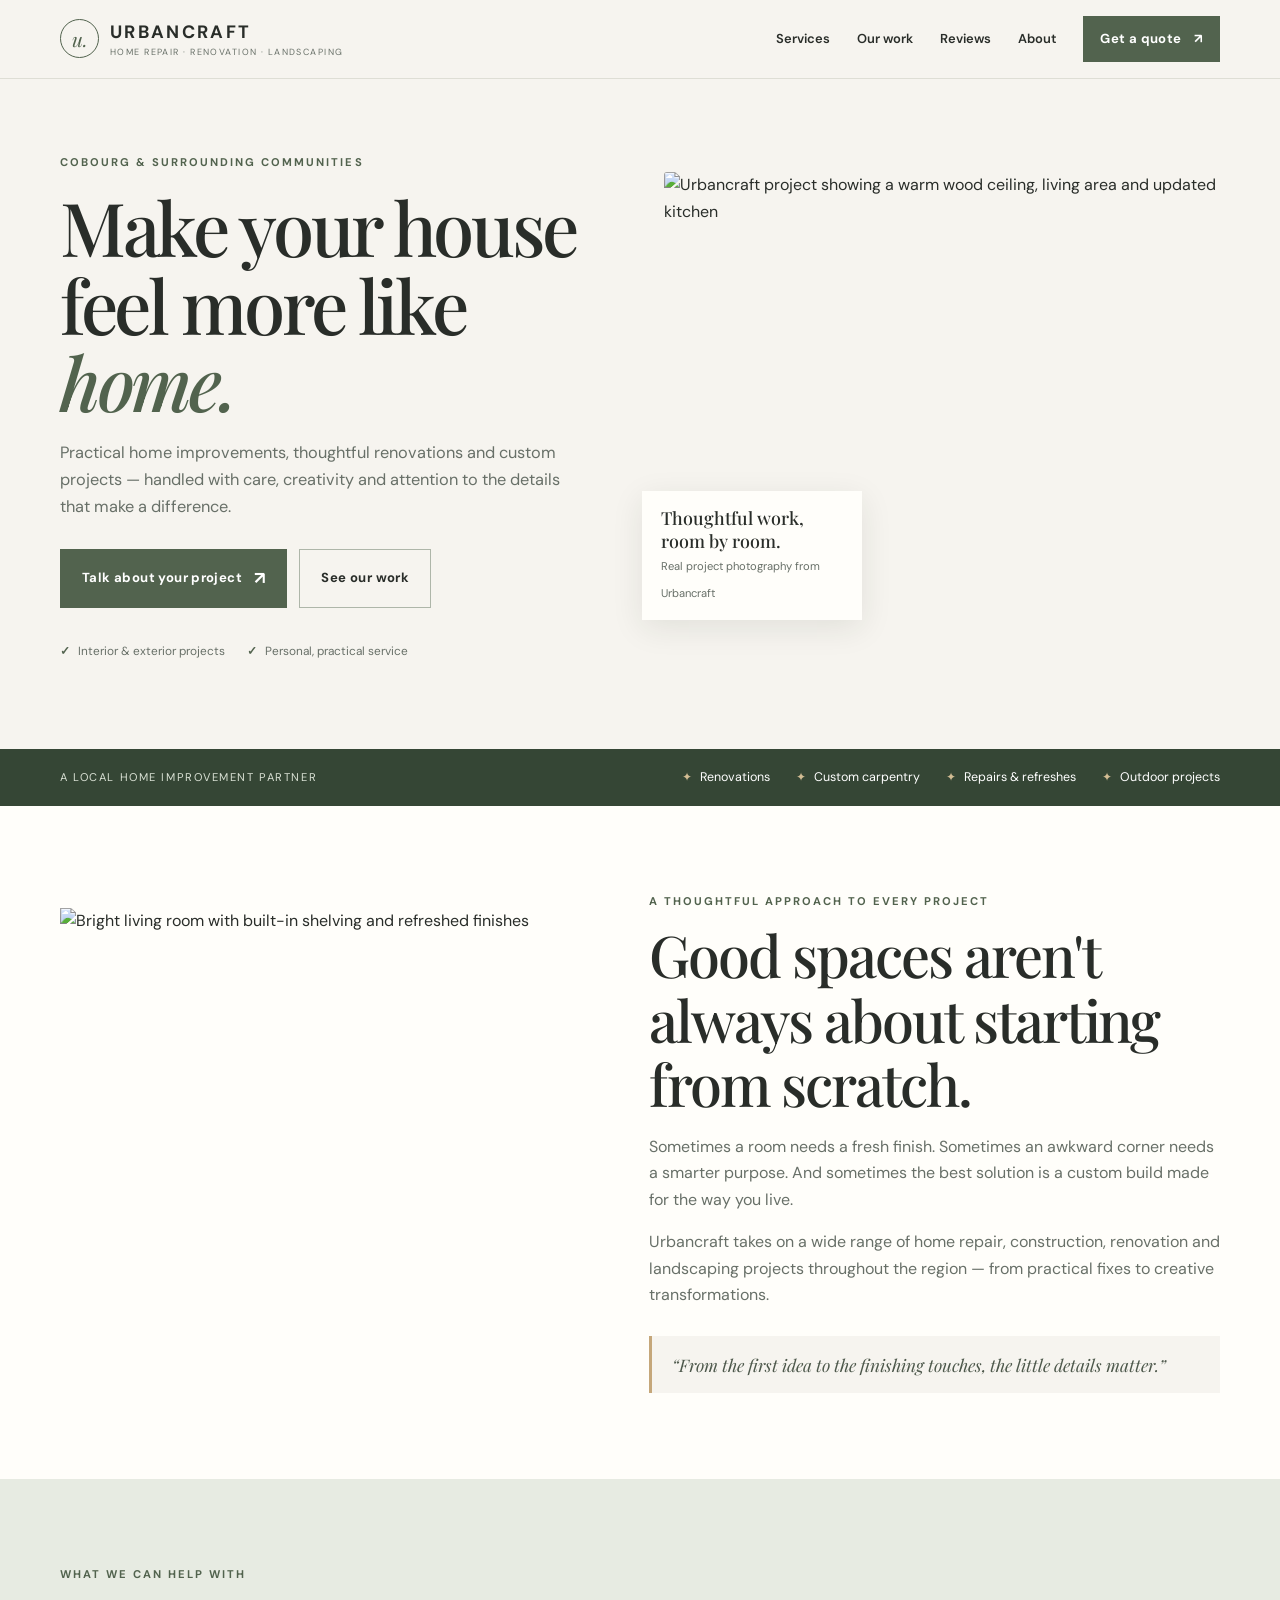
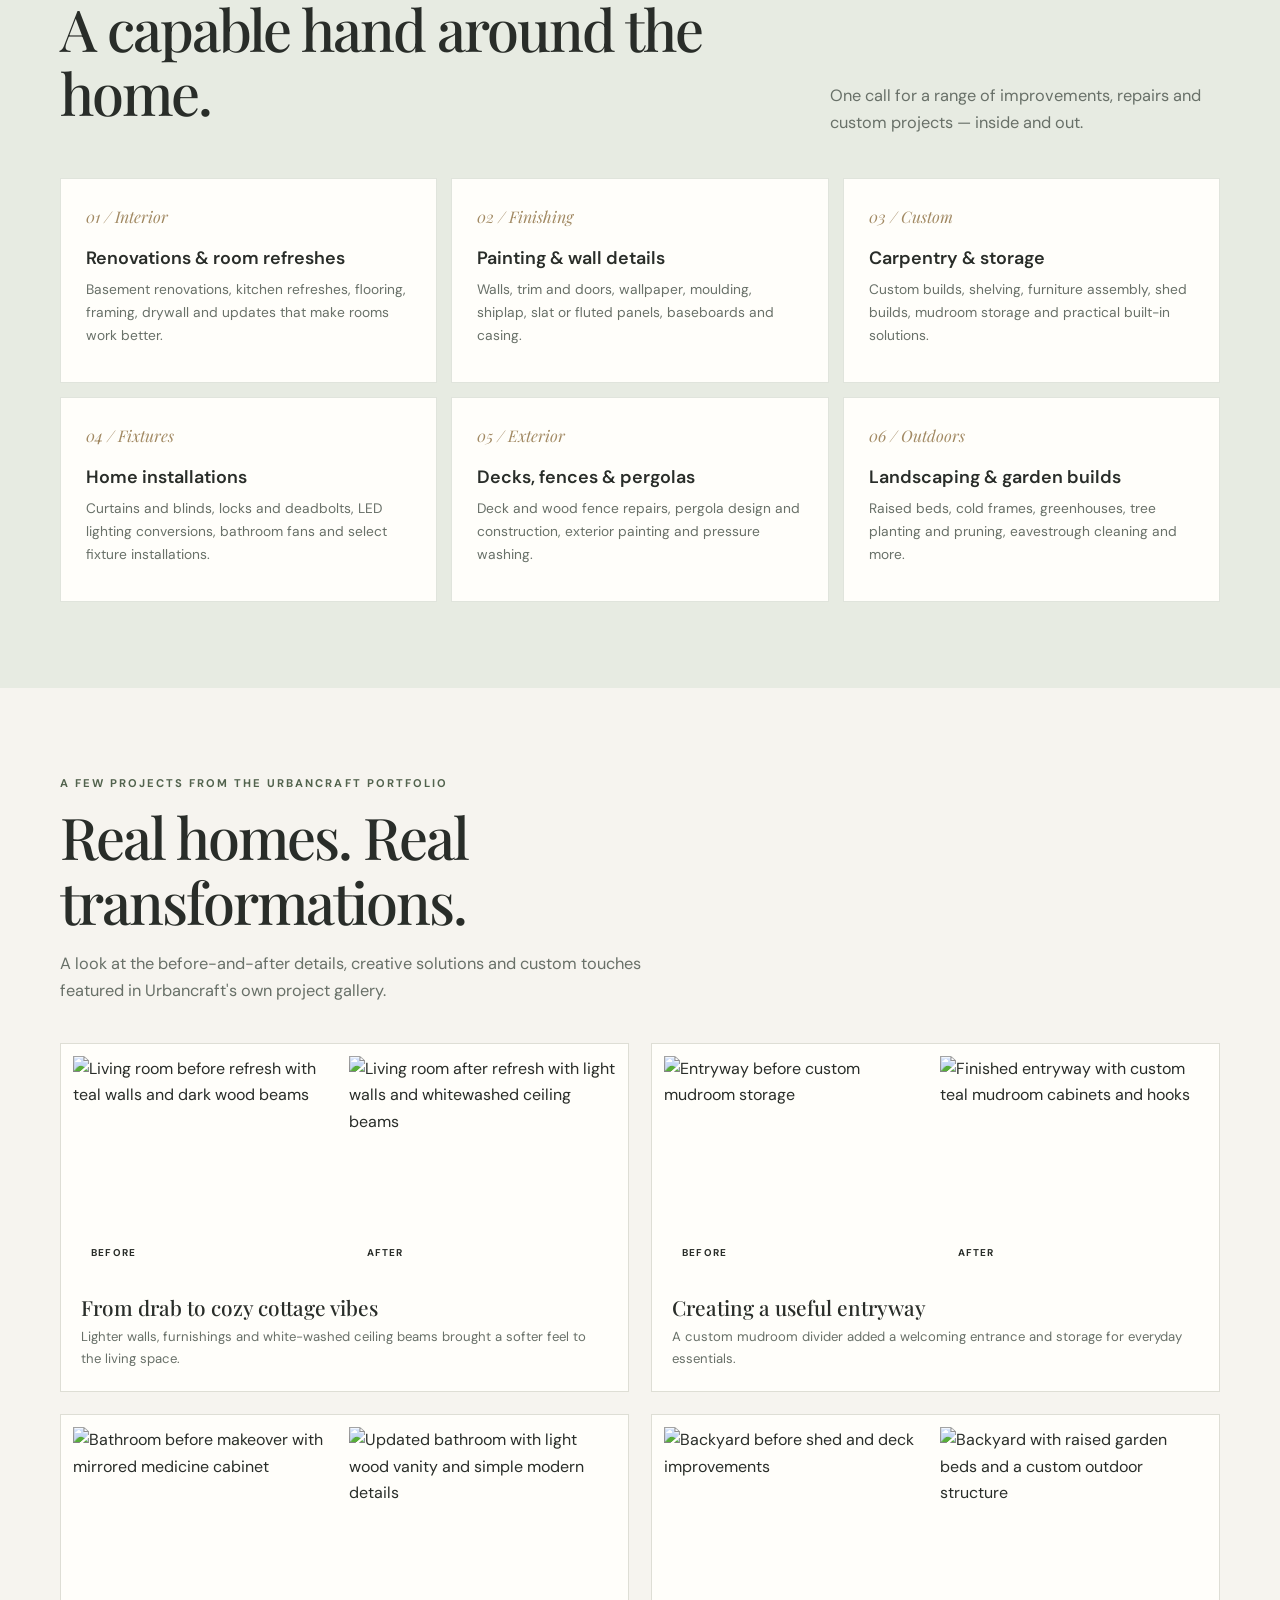
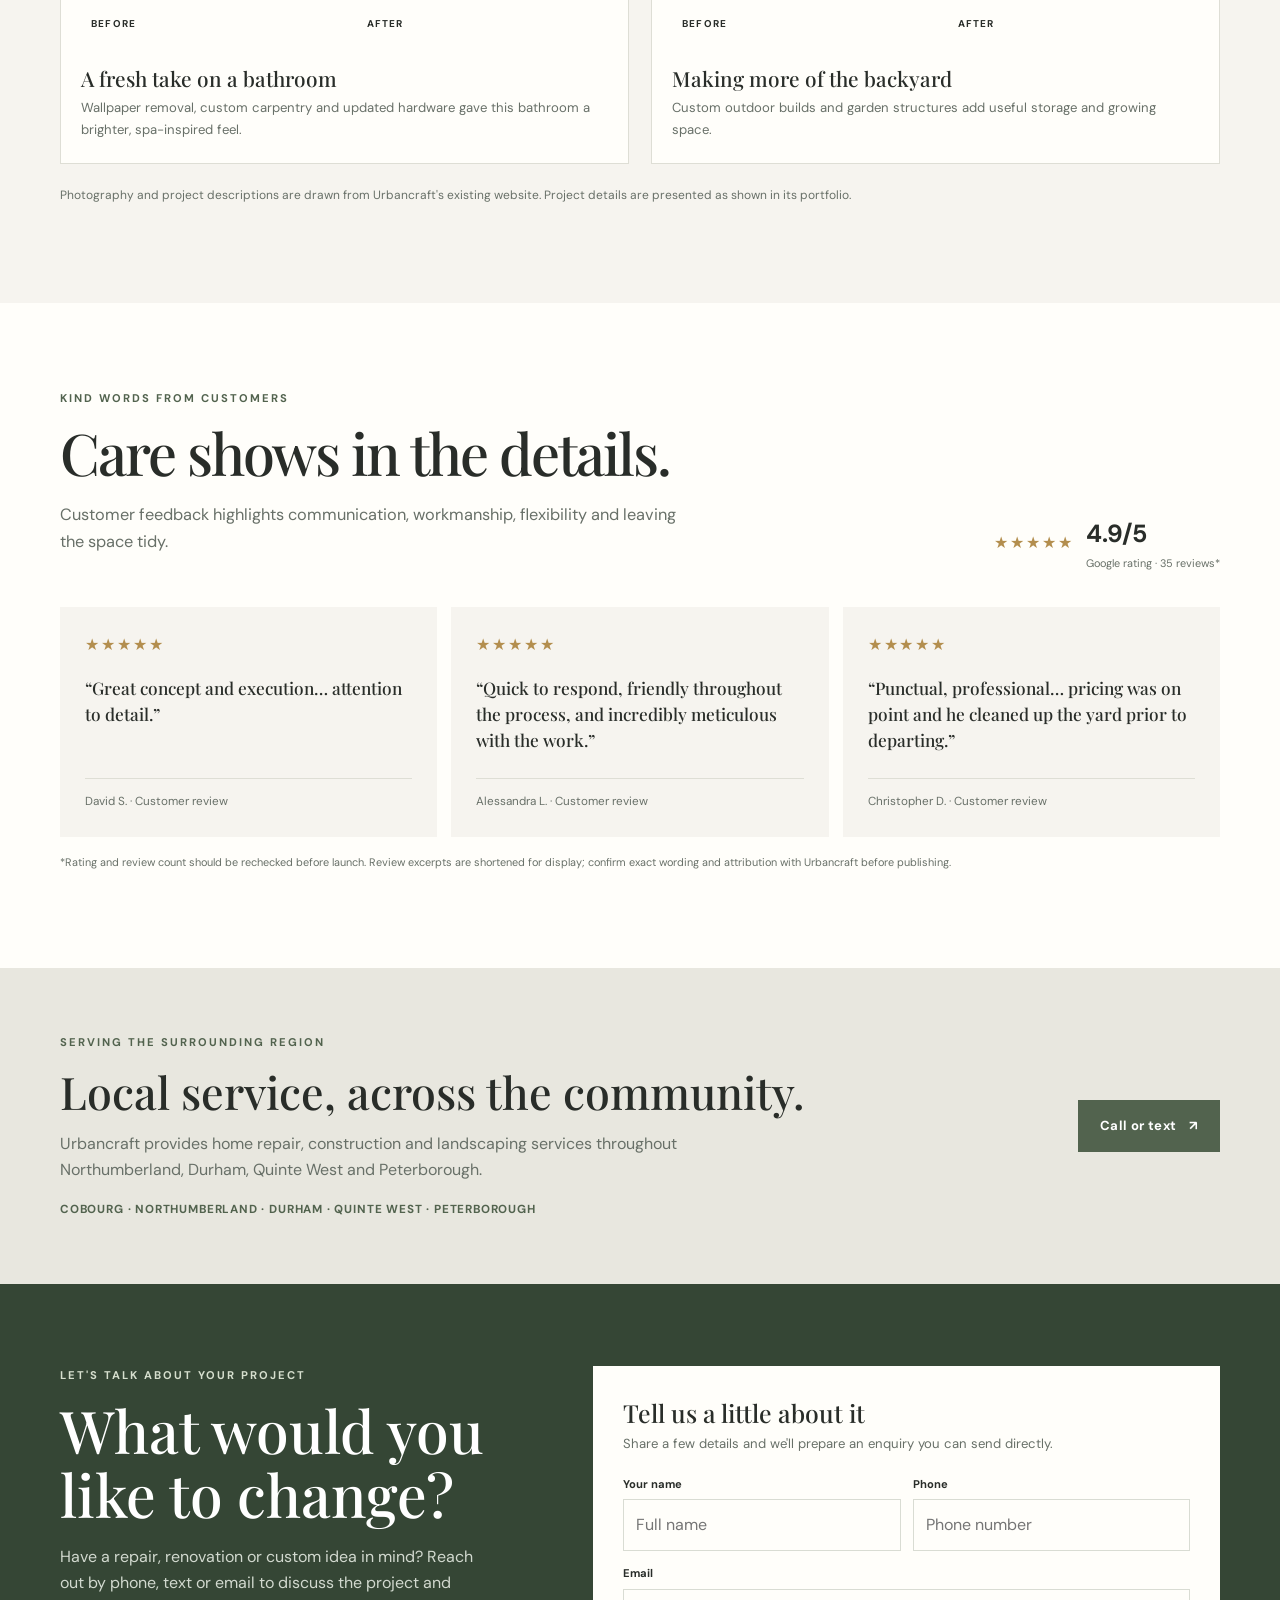
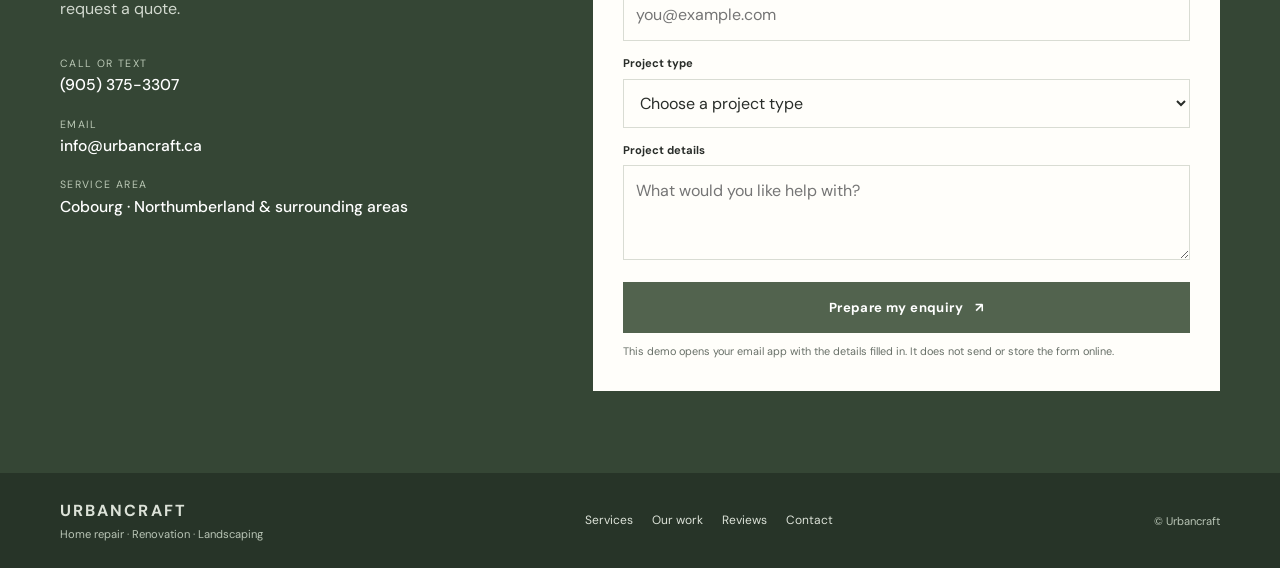
==== index.html @ 273bc2bd "Updated paths" ====
<!doctype html>
<html lang="en">
  <head>
    <meta charset="utf-8">
    <meta name="viewport" content="width=device-width, initial-scale=1">
    <meta
      name="description"
      content="Urbancraft provides home repair, renovation, construction and landscaping services throughout Northumberland, Durham, Quinte West and Peterborough.">
    <meta name="theme-color" content="#f6f4ef">

    <title>Urbancraft | Home Repair, Renovation & Landscaping</title>

    <link rel="preconnect" href="https://fonts.googleapis.com">
    <link rel="preconnect" href="https://fonts.gstatic.com" crossorigin>
    <link
      href="https://fonts.googleapis.com/css2?family=DM+Sans:wght@400;500;600;700&family=Playfair+Display:ital,wght@0,500;0,600;1,500&display=swap"
      rel="stylesheet">

    <link rel="stylesheet" href="css/styles.css">
    <script src="js/index.js"></script>
  </head>

  <body>
    <header>
      <div class="wrap nav">
        <a class="brand" href="#top" aria-label="Urbancraft home">
          <span class="brand-mark">u.</span>
          <span>
            <span class="brand-name">URBANCRAFT</span>
            <span class="brand-tag">HOME REPAIR · RENOVATION · LANDSCAPING</span>
          </span>
        </a>

        <button class="menu" aria-label="Open navigation" aria-expanded="false">☰</button>

        <nav class="navlinks" aria-label="Main navigation">
          <a href="#services">Services</a>
          <a href="#work">Our work</a>
          <a href="#reviews">Reviews</a>
          <a href="#about">About</a>
          <a class="btn" href="#contact">Get a quote <span>↗</span></a>
        </nav>
      </div>
    </header>

    <main id="top">
      <section class="wrap hero">
        <div class="hero-copy">
          <div class="eyebrow">Cobourg & surrounding communities</div>
          <h1>Make your house feel more like <em>home.</em></h1>
          <p>
            Practical home improvements, thoughtful renovations and custom projects — handled with care,
            creativity and attention to the details that make a difference.
          </p>

          <div class="hero-actions">
            <a class="btn" href="#contact">Talk about your project <span class="arrow">↗</span></a>
            <a class="btn ghost" href="#work">See our work</a>
          </div>

          <div class="hero-meta">
            <span>Interior & exterior projects</span>
            <span>Personal, practical service</span>
          </div>
        </div>

        <div class="hero-photo">
          <img
            src="https://urbancraft.ca/images/ba7410e91abc92bb317ef194c624bbea.jpg"
            alt="Urbancraft project showing a warm wood ceiling, living area and updated kitchen">
          <div class="photo-note">
            <strong>Thoughtful work, room by room.</strong>
            <span>Real project photography from Urbancraft</span>
          </div>
        </div>
      </section>

      <section class="trust">
        <div class="wrap trust-inner">
          <div class="trust-label">A local home improvement partner</div>
          <div class="trust-list">
            <span>Renovations</span>
            <span>Custom carpentry</span>
            <span>Repairs & refreshes</span>
            <span>Outdoor projects</span>
          </div>
        </div>
      </section>

      <section class="section about" id="about">
        <div class="wrap about-grid">
          <div class="about-photo">
            <img
              src="https://urbancraft.ca/images/756023c75aee05583a17e336a7f162ef.jpg"
              alt="Bright living room with built-in shelving and refreshed finishes">
          </div>

          <div class="about-copy">
            <div class="eyebrow">A thoughtful approach to every project</div>
            <h2 class="section-title">Good spaces aren't always about starting from scratch.</h2>
            <p>
              Sometimes a room needs a fresh finish. Sometimes an awkward corner needs a smarter purpose.
              And sometimes the best solution is a custom build made for the way you live.
            </p>
            <p>
              Urbancraft takes on a wide range of home repair, construction, renovation and landscaping
              projects throughout the region — from practical fixes to creative transformations.
            </p>
            <div class="about-callout">
              “From the first idea to the finishing touches, the little details matter.”
            </div>
          </div>
        </div>
      </section>

      <section class="section services" id="services">
        <div class="wrap">
          <div class="service-intro">
            <div>
              <div class="eyebrow">What we can help with</div>
              <h2 class="section-title">A capable hand around the home.</h2>
            </div>
            <p class="lead">
              One call for a range of improvements, repairs and custom projects — inside and out.
            </p>
          </div>

          <div class="service-grid">
            <article class="service">
              <span class="service-no">01 / Interior</span>
              <h3>Renovations & room refreshes</h3>
              <p>
                Basement renovations, kitchen refreshes, flooring, framing, drywall and updates that
                make rooms work better.
              </p>
            </article>

            <article class="service">
              <span class="service-no">02 / Finishing</span>
              <h3>Painting & wall details</h3>
              <p>
                Walls, trim and doors, wallpaper, moulding, shiplap, slat or fluted panels, baseboards
                and casing.
              </p>
            </article>

            <article class="service">
              <span class="service-no">03 / Custom</span>
              <h3>Carpentry & storage</h3>
              <p>
                Custom builds, shelving, furniture assembly, shed builds, mudroom storage and practical
                built-in solutions.
              </p>
            </article>

            <article class="service">
              <span class="service-no">04 / Fixtures</span>
              <h3>Home installations</h3>
              <p>
                Curtains and blinds, locks and deadbolts, LED lighting conversions, bathroom fans and
                select fixture installations.
              </p>
            </article>

            <article class="service">
              <span class="service-no">05 / Exterior</span>
              <h3>Decks, fences & pergolas</h3>
              <p>
                Deck and wood fence repairs, pergola design and construction, exterior painting and
                pressure washing.
              </p>
            </article>

            <article class="service">
              <span class="service-no">06 / Outdoors</span>
              <h3>Landscaping & garden builds</h3>
              <p>
                Raised beds, cold frames, greenhouses, tree planting and pruning, eavestrough cleaning
                and more.
              </p>
            </article>
          </div>
        </div>
      </section>

      <section class="section work" id="work">
        <div class="wrap">
          <div class="work-head">
            <div class="eyebrow">A few projects from the Urbancraft portfolio</div>
            <h2 class="section-title">Real homes. Real transformations.</h2>
            <p class="lead">
              A look at the before-and-after details, creative solutions and custom touches featured in
              Urbancraft's own project gallery.
            </p>
          </div>

          <div class="work-grid">
            <article class="project">
              <div class="pair">
                <figure>
                  <img
                    src="https://urbancraft.ca/images/34270fa676be12d666432914b81dea91.jpg"
                    alt="Living room before refresh with teal walls and dark wood beams">
                  <figcaption>Before</figcaption>
                </figure>
                <figure>
                  <img
                    src="https://urbancraft.ca/images/4aec688f38a3e4612ad14d616671f14c.jpg"
                    alt="Living room after refresh with light walls and whitewashed ceiling beams">
                  <figcaption>After</figcaption>
                </figure>
              </div>
              <h3>From drab to cozy cottage vibes</h3>
              <p>
                Lighter walls, furnishings and white-washed ceiling beams brought a softer feel to the
                living space.
              </p>
            </article>

            <article class="project">
              <div class="pair">
                <figure>
                  <img
                    src="https://urbancraft.ca/images/5614c26cd7aa1dfb6dd5b74c0d41b544.jpg"
                    alt="Entryway before custom mudroom storage">
                  <figcaption>Before</figcaption>
                </figure>
                <figure>
                  <img
                    src="https://urbancraft.ca/images/62ba308fe75b5824331643d6ec5aa7f6.jpg"
                    alt="Finished entryway with custom teal mudroom cabinets and hooks">
                  <figcaption>After</figcaption>
                </figure>
              </div>
              <h3>Creating a useful entryway</h3>
              <p>
                A custom mudroom divider added a welcoming entrance and storage for everyday essentials.
              </p>
            </article>

            <article class="project">
              <div class="pair">
                <figure>
                  <img
                    src="https://urbancraft.ca/images/c6c69804af94ab3339baa022f81e18ab.jpg"
                    alt="Bathroom before makeover with mirrored medicine cabinet">
                  <figcaption>Before</figcaption>
                </figure>
                <figure>
                  <img
                    src="https://urbancraft.ca/images/32fdbf0a8c39985b01d56d0aa837c208.jpg"
                    alt="Updated bathroom with light wood vanity and simple modern details">
                  <figcaption>After</figcaption>
                </figure>
              </div>
              <h3>A fresh take on a bathroom</h3>
              <p>
                Wallpaper removal, custom carpentry and updated hardware gave this bathroom a brighter,
                spa-inspired feel.
              </p>
            </article>

            <article class="project">
              <div class="pair">
                <figure>
                  <img
                    src="https://urbancraft.ca/images/83acd7bd63c0ef1b96f8f4b0175e65bc.jpg"
                    alt="Backyard before shed and deck improvements">
                  <figcaption>Before</figcaption>
                </figure>
                <figure>
                  <img
                    src="https://urbancraft.ca/images/09b03e474798338c8763bb5be82c0ae3.jpg"
                    alt="Backyard with raised garden beds and a custom outdoor structure">
                  <figcaption>After</figcaption>
                </figure>
              </div>
              <h3>Making more of the backyard</h3>
              <p>Custom outdoor builds and garden structures add useful storage and growing space.</p>
            </article>
          </div>

          <p class="work-foot">
            Photography and project descriptions are drawn from Urbancraft's existing website. Project
            details are presented as shown in its portfolio.
          </p>
        </div>
      </section>

      <section class="section reviews" id="reviews">
        <div class="wrap">
          <div class="reviews-head">
            <div>
              <div class="eyebrow">Kind words from customers</div>
              <h2 class="section-title">Care shows in the details.</h2>
              <p class="lead">
                Customer feedback highlights communication, workmanship, flexibility and leaving the
                space tidy.
              </p>
            </div>

            <div class="rating">
              <span class="stars">★★★★★</span>
              <div>
                <strong>4.9/5</strong>
                <small>Google rating · 35 reviews*</small>
              </div>
            </div>
          </div>

          <div class="review-grid">
            <article class="review">
              <div>
                <span class="stars">★★★★★</span>
                <blockquote>“Great concept and execution… attention to detail.”</blockquote>
              </div>
              <div class="review-by">David S. · Customer review</div>
            </article>

            <article class="review">
              <div>
                <span class="stars">★★★★★</span>
                <blockquote>
                  “Quick to respond, friendly throughout the process, and incredibly meticulous with
                  the work.”
                </blockquote>
              </div>
              <div class="review-by">Alessandra L. · Customer review</div>
            </article>

            <article class="review">
              <div>
                <span class="stars">★★★★★</span>
                <blockquote>
                  “Punctual, professional… pricing was on point and he cleaned up the yard prior to
                  departing.”
                </blockquote>
              </div>
              <div class="review-by">Christopher D. · Customer review</div>
            </article>
          </div>

          <p class="review-note">
            *Rating and review count should be rechecked before launch. Review excerpts are shortened
            for display; confirm exact wording and attribution with Urbancraft before publishing.
          </p>
        </div>
      </section>

      <section class="area">
        <div class="wrap area-inner">
          <div>
            <div class="eyebrow">Serving the surrounding region</div>
            <h2>Local service, across the community.</h2>
            <p>
              Urbancraft provides home repair, construction and landscaping services throughout
              Northumberland, Durham, Quinte West and Peterborough.
            </p>
            <div class="area-places">
              COBOURG · NORTHUMBERLAND · DURHAM · QUINTE WEST · PETERBOROUGH
            </div>
          </div>

          <a class="btn" href="tel:+19053753307">Call or text <span>↗</span></a>
        </div>
      </section>

      <section class="contact" id="contact">
        <div class="wrap contact-grid">
          <div class="contact-copy">
            <div class="eyebrow">Let's talk about your project</div>
            <h2>What would you like to change?</h2>
            <p>
              Have a repair, renovation or custom idea in mind? Reach out by phone, text or email to
              discuss the project and request a quote.
            </p>

            <div class="details">
              <div class="detail">
                <small>Call or text</small>
                <a href="tel:+19053753307">(905) 375-3307</a>
              </div>
              <div class="detail">
                <small>Email</small>
                <a href="mailto:info@urbancraft.ca">info@urbancraft.ca</a>
              </div>
              <div class="detail">
                <small>Service area</small>
                <strong>Cobourg · Northumberland & surrounding areas</strong>
              </div>
            </div>
          </div>

          <form class="formbox" id="project-form">
            <h3>Tell us a little about it</h3>
            <p>Share a few details and we'll prepare an enquiry you can send directly.</p>

            <div class="formrow">
              <div class="field">
                <label for="name">Your name</label>
                <input id="name" name="name" autocomplete="name" required placeholder="Full name">
              </div>

              <div class="field">
                <label for="phone">Phone</label>
                <input id="phone" name="phone" autocomplete="tel" placeholder="Phone number">
              </div>
            </div>

            <div class="field">
              <label for="email">Email</label>
              <input id="email" name="email" type="email" autocomplete="email" required placeholder="you@example.com">
            </div>

            <div class="field">
              <label for="service">Project type</label>
              <select id="service" name="service">
                <option>Choose a project type</option>
                <option>Interior renovation or refresh</option>
                <option>Painting and wall details</option>
                <option>Carpentry and storage</option>
                <option>Fixtures and installations</option>
                <option>Deck, fence or pergola</option>
                <option>Landscaping and garden build</option>
                <option>Other home project</option>
              </select>
            </div>

            <div class="field">
              <label for="message">Project details</label>
              <textarea id="message" name="message" required placeholder="What would you like help with?"></textarea>
            </div>

            <button class="btn" type="submit">Prepare my enquiry <span>↗</span></button>
            <div class="formhint">
              This demo opens your email app with the details filled in. It does not send or store the
              form online.
            </div>
          </form>
        </div>
      </section>
    </main>

    <footer>
      <div class="wrap footer-inner">
        <div>
          <div class="footbrand">URBANCRAFT</div>
          <div class="footcopy">Home repair · Renovation · Landscaping</div>
        </div>

        <nav class="footlinks">
          <a href="#services">Services</a>
          <a href="#work">Our work</a>
          <a href="#reviews">Reviews</a>
          <a href="#contact">Contact</a>
        </nav>

        <div class="footcopy">© <span id="year"></span> Urbancraft</div>
      </div>
    </footer>
  </body>
</html>
---- css/styles.css ----
:root {
  --ink: #292d29;
  --muted: #687068;
  --paper: #f6f4ef;
  --white: #fffefa;
  --green: #52634e;
  --green2: #354635;
  --sage: #e7ebe2;
  --line: #deded5;
  --accent: #c5a77a;
  --sans: "DM Sans", Arial, sans-serif;
  --serif: "Playfair Display", Georgia, serif;
  --max: 1160px;
}

* {
  box-sizing: border-box;
}

html {
  scroll-behavior: smooth;
}

body {
  margin: 0;
  background: var(--paper);
  color: var(--ink);
  font-family: var(--sans);
  line-height: 1.65;
}

a {
  color: inherit;
  text-decoration: none;
}

img {
  display: block;
  max-width: 100%;
  width: 100%;
  object-fit: cover;
}

button,
input,
textarea,
select {
  font: inherit;
}

.wrap {
  width: min(var(--max), calc(100% - 44px));
  margin-inline: auto;
}

.eyebrow {
  color: var(--green);
  font-size: 0.7rem;
  font-weight: 700;
  letter-spacing: 0.18em;
  text-transform: uppercase;
}

.section {
  padding: 86px 0;
}

.section-title {
  margin: 12px 0 18px;
  font: 500 clamp(2.15rem, 4.5vw, 3.7rem) / 1.12 var(--serif);
  letter-spacing: -0.035em;
}

.lead {
  max-width: 620px;
  color: var(--muted);
  font-size: 1.02rem;
}

.btn {
  display: inline-flex;
  align-items: center;
  justify-content: center;
  gap: 12px;
  padding: 14px 21px;
  border: 1px solid var(--green);
  background: var(--green);
  color: #fff;
  font-size: 0.82rem;
  font-weight: 700;
  letter-spacing: 0.03em;
  transition: 0.2s;
}

.btn:hover {
  transform: translateY(-2px);
  background: var(--green2);
}

.btn.ghost {
  border-color: #aeb6a9;
  background: transparent;
  color: var(--ink);
}

.btn.ghost:hover {
  background: var(--sage);
}

.arrow {
  font-size: 1.1rem;
}

/* Header and navigation */
header {
  position: relative;
  z-index: 5;
  border-bottom: 1px solid var(--line);
  background: var(--paper);
}

.nav {
  display: flex;
  align-items: center;
  justify-content: space-between;
  gap: 24px;
  height: 78px;
}

.brand {
  display: flex;
  align-items: center;
  gap: 11px;
}

.brand-mark {
  display: grid;
  width: 39px;
  height: 39px;
  place-items: center;
  border: 1px solid var(--green);
  border-radius: 50%;
  color: var(--green);
  font: italic 1.2rem var(--serif);
}

.brand-name {
  font-size: 1.12rem;
  font-weight: 700;
  letter-spacing: 0.13em;
}

.brand-tag {
  display: block;
  margin-top: -2px;
  color: var(--muted);
  font-size: 0.56rem;
  letter-spacing: 0.16em;
}

.navlinks {
  display: flex;
  align-items: center;
  gap: 27px;
  font-size: 0.81rem;
  font-weight: 600;
}

.navlinks a:not(.btn):hover {
  color: var(--green);
}

.navlinks .btn {
  padding: 11px 16px;
}

.menu {
  display: none;
  border: 0;
  background: none;
  color: var(--ink);
  font-size: 1.5rem;
  cursor: pointer;
}

/* Hero */
.hero {
  display: grid;
  align-items: center;
  grid-template-columns: 1fr 1fr;
  gap: 48px;
  min-height: 550px;
  padding: 54px 0 68px;
}

.hero-copy {
  padding: 20px 0;
}

.hero h1 {
  max-width: 590px;
  margin: 17px 0 20px;
  font: 500 clamp(2.8rem, 5.8vw, 5rem) / 1.04 var(--serif);
  letter-spacing: -0.045em;
}

.hero h1 em {
  color: var(--green);
  font-weight: 500;
}

.hero-copy p {
  max-width: 500px;
  margin: 0 0 28px;
  color: var(--muted);
  font-size: 1.02rem;
}

.hero-actions {
  display: flex;
  flex-wrap: wrap;
  gap: 12px;
}

.hero-meta {
  display: flex;
  flex-wrap: wrap;
  gap: 22px;
  margin-top: 34px;
  color: var(--muted);
  font-size: 0.74rem;
}

.hero-meta span::before {
  margin-right: 8px;
  color: var(--green);
  content: "✓";
  font-weight: 700;
}

.hero-photo {
  position: relative;
  height: 470px;
}

.hero-photo img {
  height: 100%;
  border-radius: 3px;
  object-position: center;
}

.photo-note {
  position: absolute;
  bottom: 22px;
  left: -22px;
  max-width: 220px;
  padding: 15px 19px;
  background: var(--white);
  box-shadow: 0 8px 30px #1b281b18;
}

.photo-note strong {
  display: block;
  font: 500 1.12rem var(--serif);
}

.photo-note span {
  color: var(--muted);
  font-size: 0.7rem;
}

/* Trust strip */
.trust {
  padding: 18px 0;
  background: var(--green2);
  color: white;
}

.trust-inner {
  display: flex;
  align-items: center;
  justify-content: space-between;
  flex-wrap: wrap;
  gap: 22px;
}

.trust-label {
  color: #d9e0d4;
  font-size: 0.7rem;
  letter-spacing: 0.14em;
  text-transform: uppercase;
}

.trust-list {
  display: flex;
  flex-wrap: wrap;
  gap: 26px;
  font-size: 0.78rem;
}

.trust-list span::before {
  margin-right: 8px;
  color: #d3bd94;
  content: "✦";
}

/* About */
.about {
  background: var(--white);
}

.about-grid {
  display: grid;
  align-items: center;
  grid-template-columns: 0.95fr 1.05fr;
  gap: 72px;
}

.about-photo {
  position: relative;
  height: 470px;
}

.about-photo img {
  height: 100%;
  object-position: center;
}

.about-copy p {
  color: var(--muted);
}

.about-callout {
  margin-top: 28px;
  padding: 17px 20px;
  border-left: 3px solid var(--accent);
  background: var(--paper);
  color: #4d584b;
  font: italic 1.08rem var(--serif);
}

/* Services */
.services {
  background: var(--sage);
}

.service-intro {
  display: flex;
  align-items: end;
  justify-content: space-between;
  gap: 30px;
  margin-bottom: 35px;
}

.service-intro .lead {
  max-width: 390px;
  margin: 0 0 6px;
}

.service-grid {
  display: grid;
  grid-template-columns: repeat(3, 1fr);
  gap: 14px;
}

.service {
  min-height: 205px;
  padding: 26px 25px;
  border: 1px solid #e0e4dc;
  background: var(--white);
}

.service-no {
  color: #a28a64;
  font: italic 1rem var(--serif);
}

.service h3 {
  margin: 15px 0 8px;
  font: 600 1.12rem var(--sans);
}

.service p {
  margin: 0;
  color: var(--muted);
  font-size: 0.86rem;
}

/* Work */
.work {
  background: var(--paper);
}

.work-head {
  max-width: 690px;
  margin-bottom: 38px;
}

.work-grid {
  display: grid;
  grid-template-columns: 1fr 1fr;
  gap: 22px;
}

.project {
  padding: 12px;
  border: 1px solid var(--line);
  background: var(--white);
}

.project h3 {
  margin: 17px 8px 5px;
  font: 500 1.3rem var(--serif);
}

.project p {
  margin: 0 8px 10px;
  color: var(--muted);
  font-size: 0.82rem;
}

.pair {
  display: grid;
  grid-template-columns: 1fr 1fr;
  gap: 8px;
}

.pair figure {
  position: relative;
  min-width: 0;
  margin: 0;
}

.pair img {
  height: 220px;
  object-fit: cover;
}

.pair figcaption {
  position: absolute;
  bottom: 10px;
  left: 10px;
  padding: 5px 8px;
  background: #fffefaed;
  color: var(--ink);
  font-size: 0.62rem;
  font-weight: 700;
  letter-spacing: 0.12em;
  text-transform: uppercase;
}

.work-foot {
  margin-top: 22px;
  color: var(--muted);
  font-size: 0.75rem;
}

/* Reviews */
.reviews {
  background: var(--white);
}

.reviews-head {
  display: flex;
  align-items: end;
  justify-content: space-between;
  gap: 30px;
  margin-bottom: 34px;
}

.rating {
  display: flex;
  align-items: center;
  gap: 12px;
  white-space: nowrap;
}

.stars {
  color: #b38e4e;
  letter-spacing: 0.12em;
}

.rating strong {
  font-size: 1.55rem;
}

.rating small {
  display: block;
  color: var(--muted);
  font-size: 0.68rem;
}

.review-grid {
  display: grid;
  grid-template-columns: repeat(3, 1fr);
  gap: 14px;
}

.review {
  display: flex;
  flex-direction: column;
  justify-content: space-between;
  min-height: 230px;
  padding: 25px;
  background: var(--paper);
}

.review blockquote {
  margin: 17px 0 25px;
  font: 500 1.08rem / 1.5 var(--serif);
}

.review-by {
  padding-top: 13px;
  border-top: 1px solid var(--line);
  color: var(--muted);
  font-size: 0.73rem;
}

.review-note {
  margin-top: 17px;
  color: var(--muted);
  font-size: 0.68rem;
}

/* Service area */
.area {
  padding: 65px 0;
  background: #e8e7df;
}

.area-inner {
  display: flex;
  align-items: center;
  justify-content: space-between;
  gap: 35px;
}

.area h2 {
  margin: 10px 0;
  font: 500 clamp(2rem, 3.5vw, 3rem) var(--serif);
}

.area p {
  max-width: 650px;
  margin: 0;
  color: var(--muted);
}

.area-places {
  margin-top: 16px;
  color: var(--green);
  font-size: 0.73rem;
  font-weight: 700;
  letter-spacing: 0.07em;
}

/* Contact */
.contact {
  padding: 82px 0;
  background: var(--green2);
  color: white;
}

.contact-grid {
  display: grid;
  grid-template-columns: 0.85fr 1.15fr;
  gap: 70px;
}

.contact .eyebrow {
  color: #d6dfce;
}

.contact h2 {
  margin: 14px 0 18px;
  font: 500 clamp(2.5rem, 4.6vw, 4.1rem) / 1.08 var(--serif);
}

.contact-copy p {
  max-width: 420px;
  color: #d2d9cf;
}

.details {
  display: grid;
  gap: 17px;
  margin-top: 32px;
}

.detail small {
  display: block;
  color: #bbc9b6;
  font-size: 0.66rem;
  letter-spacing: 0.13em;
  text-transform: uppercase;
}

.detail a,
.detail strong {
  font-size: 0.98rem;
  font-weight: 500;
}

.formbox {
  padding: 30px;
  background: var(--white);
  color: var(--ink);
}

.formbox h3 {
  margin: 0 0 4px;
  font: 500 1.55rem var(--serif);
}

.formbox > p {
  margin: 0 0 20px;
  color: var(--muted);
  font-size: 0.82rem;
}

.formrow {
  display: grid;
  grid-template-columns: 1fr 1fr;
  gap: 12px;
}

.field {
  margin-bottom: 13px;
}

.field label {
  display: block;
  margin-bottom: 6px;
  font-size: 0.7rem;
  font-weight: 700;
}

.field input,
.field select,
.field textarea {
  width: 100%;
  padding: 12px;
  border: 1px solid #d9dcd3;
  border-radius: 0;
  background: #fffefa;
  color: var(--ink);
}

.field textarea {
  min-height: 95px;
  resize: vertical;
}

.formbox .btn {
  width: 100%;
  cursor: pointer;
}

.formhint {
  margin-top: 10px;
  color: var(--muted);
  font-size: 0.68rem;
}

/* Footer */
footer {
  padding: 25px 0;
  background: #273428;
  color: #dce2d8;
}

.footer-inner {
  display: flex;
  align-items: center;
  justify-content: space-between;
  flex-wrap: wrap;
  gap: 20px;
}

.footbrand {
  font-weight: 700;
  letter-spacing: 0.13em;
}

.footcopy {
  color: #b8c4b5;
  font-size: 0.7rem;
}

.footlinks {
  display: flex;
  gap: 19px;
  font-size: 0.75rem;
}

/* Responsive */
@media (max-width: 850px) {
  .navlinks {
    gap: 16px;
  }

  .hero {
    gap: 28px;
  }

  .hero-photo {
    height: 410px;
  }

  .about-grid {
    gap: 38px;
  }

  .contact-grid {
    gap: 35px;
  }

  .service-grid {
    grid-template-columns: repeat(2, 1fr);
  }
}

@media (max-width: 650px) {
  .wrap {
    width: min(var(--max), calc(100% - 32px));
  }

  .section {
    padding: 62px 0;
  }

  .nav {
    height: 68px;
  }

  .menu {
    display: block;
  }

  .navlinks {
    position: absolute;
    top: 68px;
    right: 0;
    left: 0;
    display: none;
    flex-direction: column;
    align-items: stretch;
    gap: 15px;
    padding: 18px 20px 22px;
    border-bottom: 1px solid var(--line);
    background: var(--paper);
  }

  .navlinks.open {
    display: flex;
  }

  .navlinks .btn {
    width: 100%;
  }

  .hero {
    grid-template-columns: 1fr;
    gap: 25px;
    min-height: 0;
    padding: 43px 0 50px;
  }

  .hero-copy {
    padding: 0;
  }

  .hero h1 {
    font-size: clamp(2.7rem, 12vw, 4.2rem);
  }

  .hero-photo {
    height: 330px;
    margin-left: 10px;
  }

  .photo-note {
    bottom: 14px;
    left: -10px;
  }

  .trust-inner {
    justify-content: center;
    text-align: center;
  }

  .trust-list {
    justify-content: center;
    gap: 12px 20px;
  }

  .about-grid {
    grid-template-columns: 1fr;
    gap: 34px;
  }

  .about-photo {
    order: 2;
    height: 340px;
  }

  .about-copy {
    order: 1;
  }

  .service-intro,
  .reviews-head,
  .area-inner {
    display: block;
  }

  .service-intro .lead {
    margin-top: 12px;
  }

  .service-grid,
  .work-grid,
  .review-grid {
    grid-template-columns: 1fr;
  }

  .service {
    min-height: 0;
  }

  .pair img {
    height: 180px;
  }

  .review {
    min-height: 0;
  }

  .rating {
    margin-top: 18px;
  }

  .area-inner .btn {
    margin-top: 24px;
  }

  .contact-grid {
    grid-template-columns: 1fr;
    gap: 34px;
  }

  .formbox {
    padding: 22px 18px;
  }

  .formrow {
    grid-template-columns: 1fr;
  }

  .footer-inner {
    display: grid;
    grid-template-columns: 1fr;
  }

  .footlinks {
    flex-wrap: wrap;
  }
}
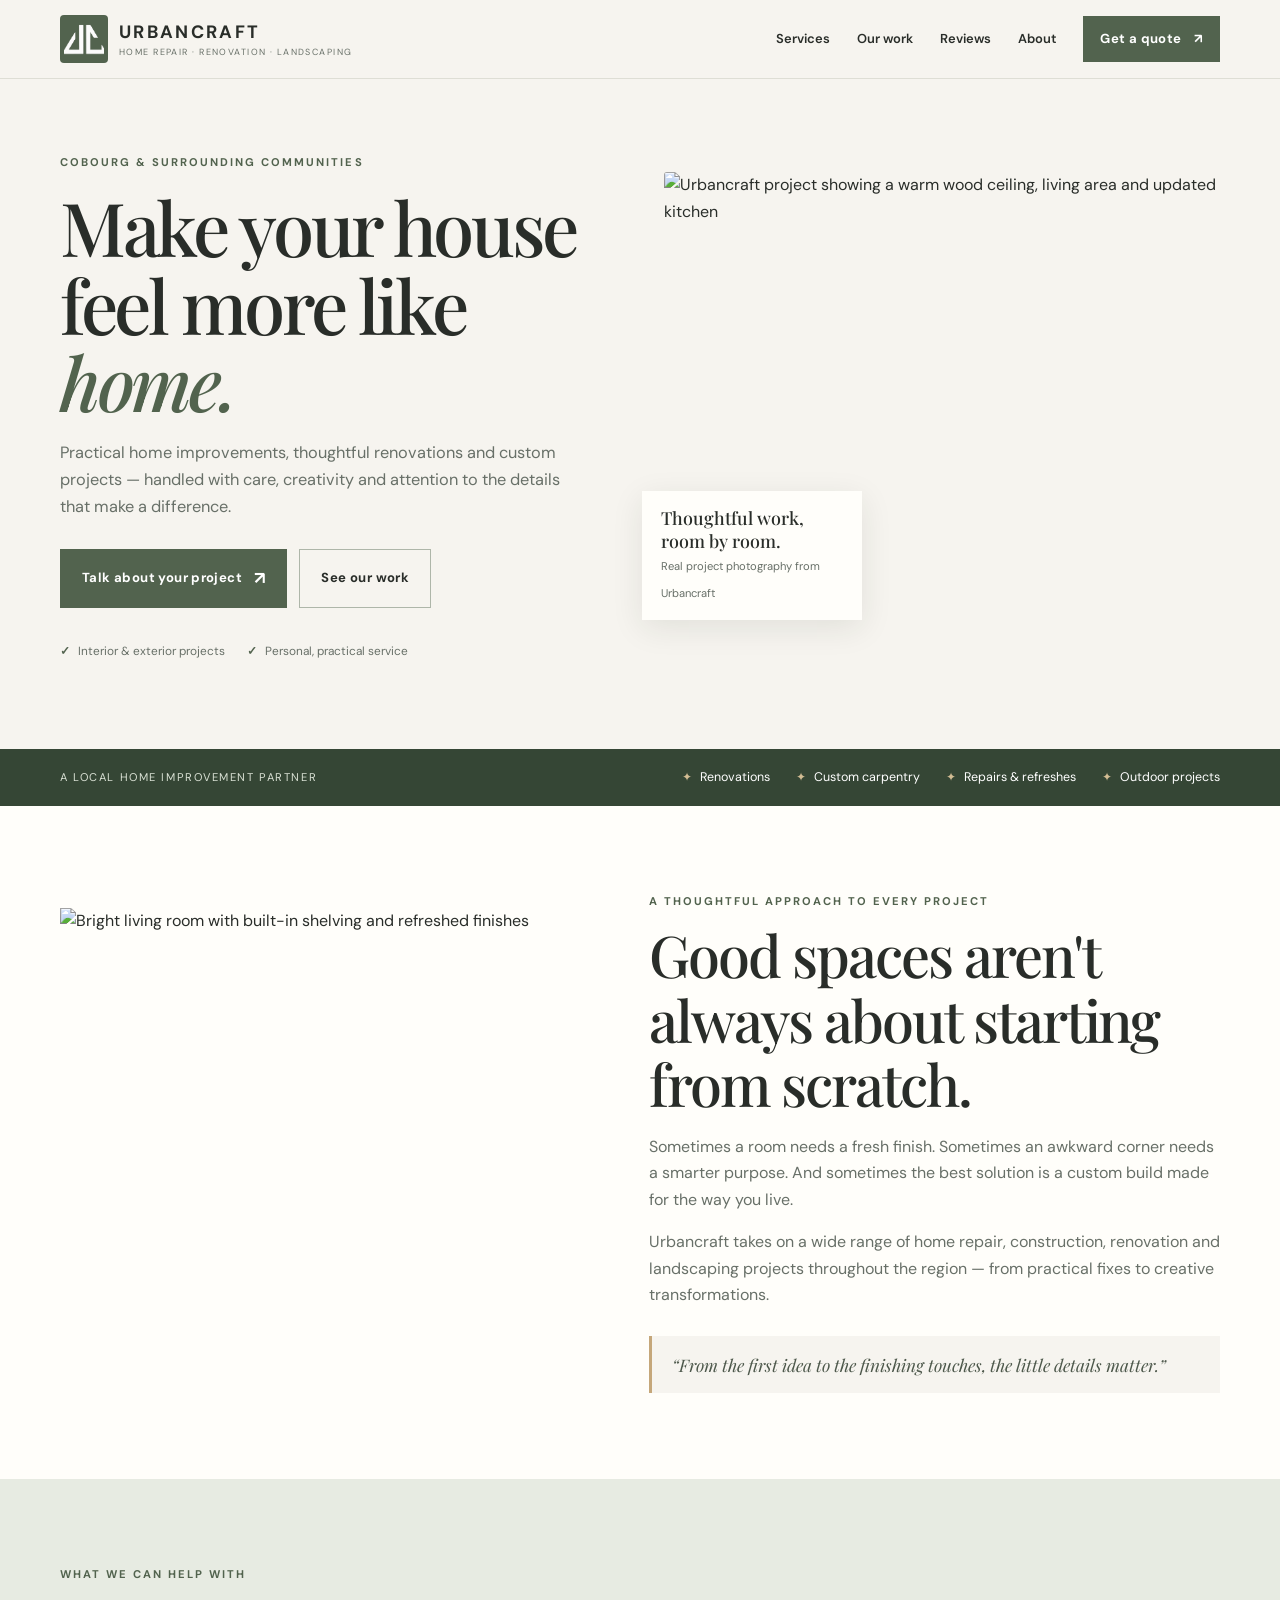
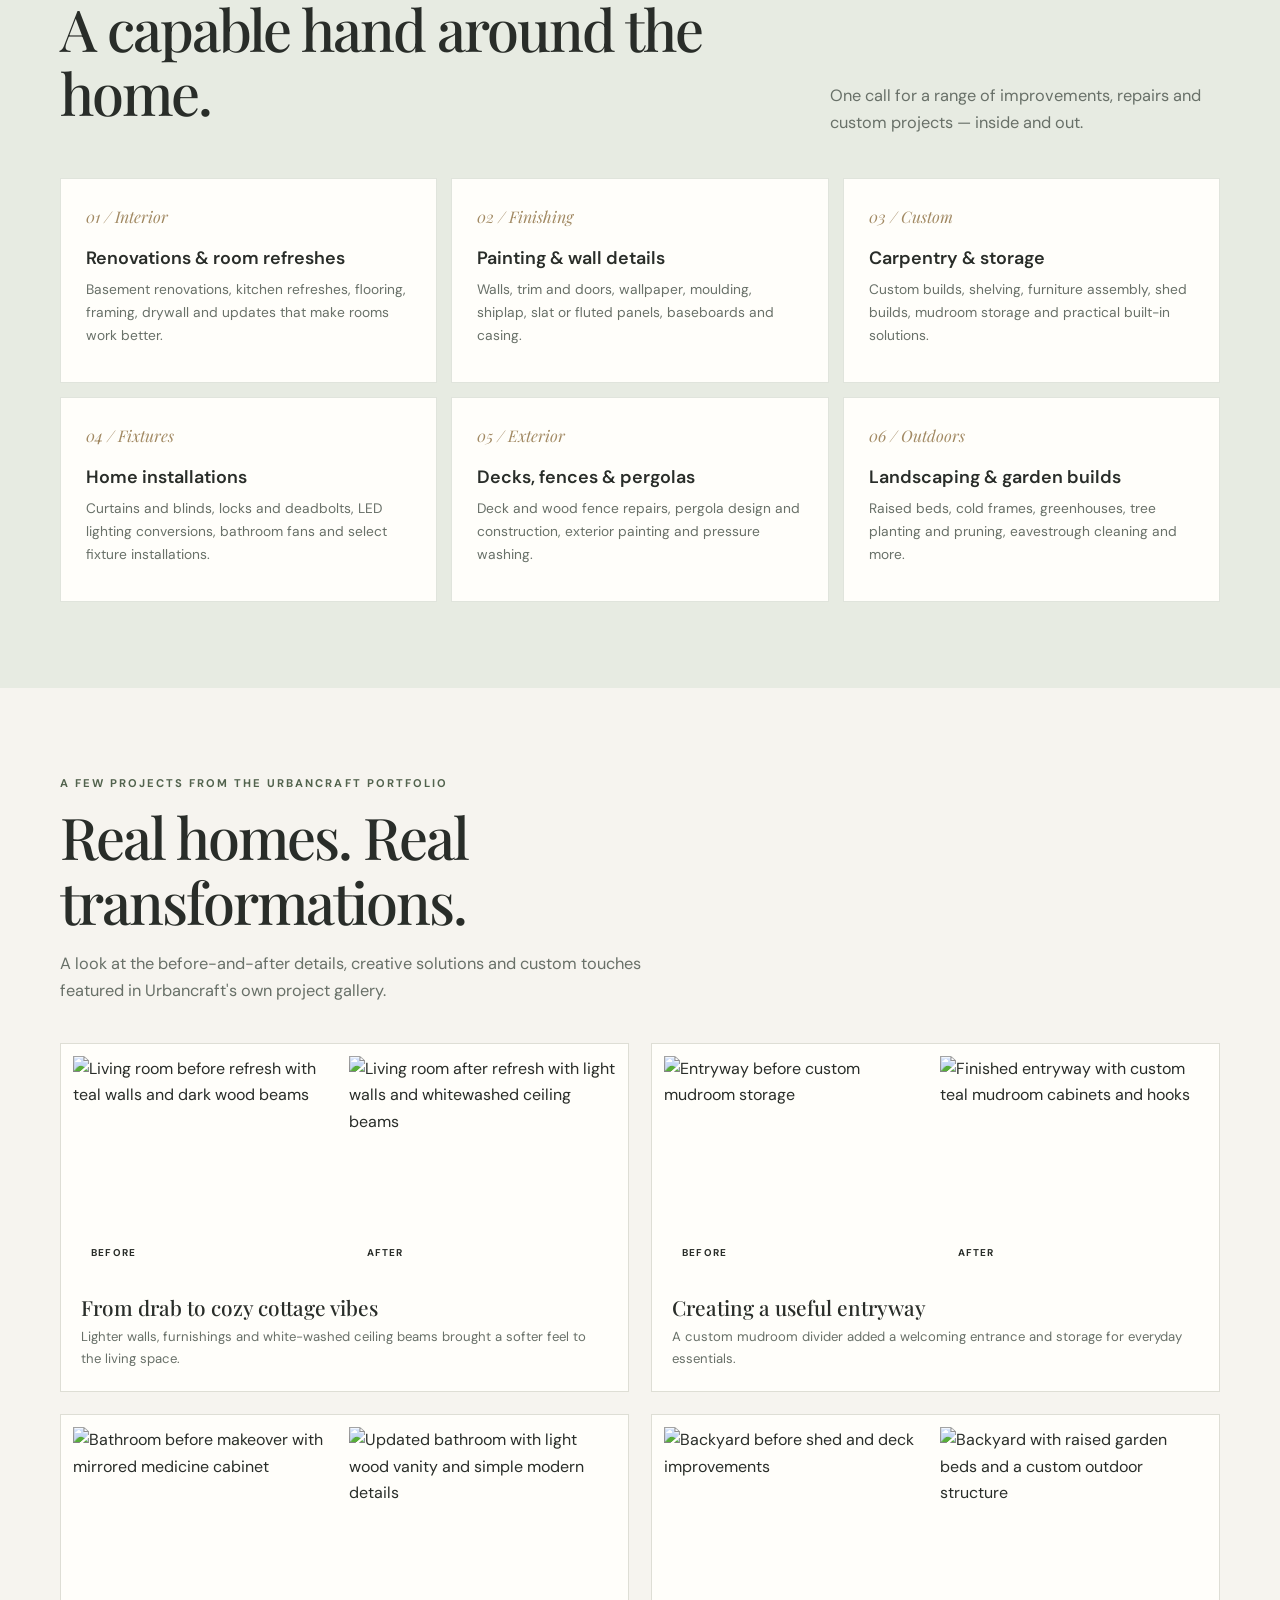
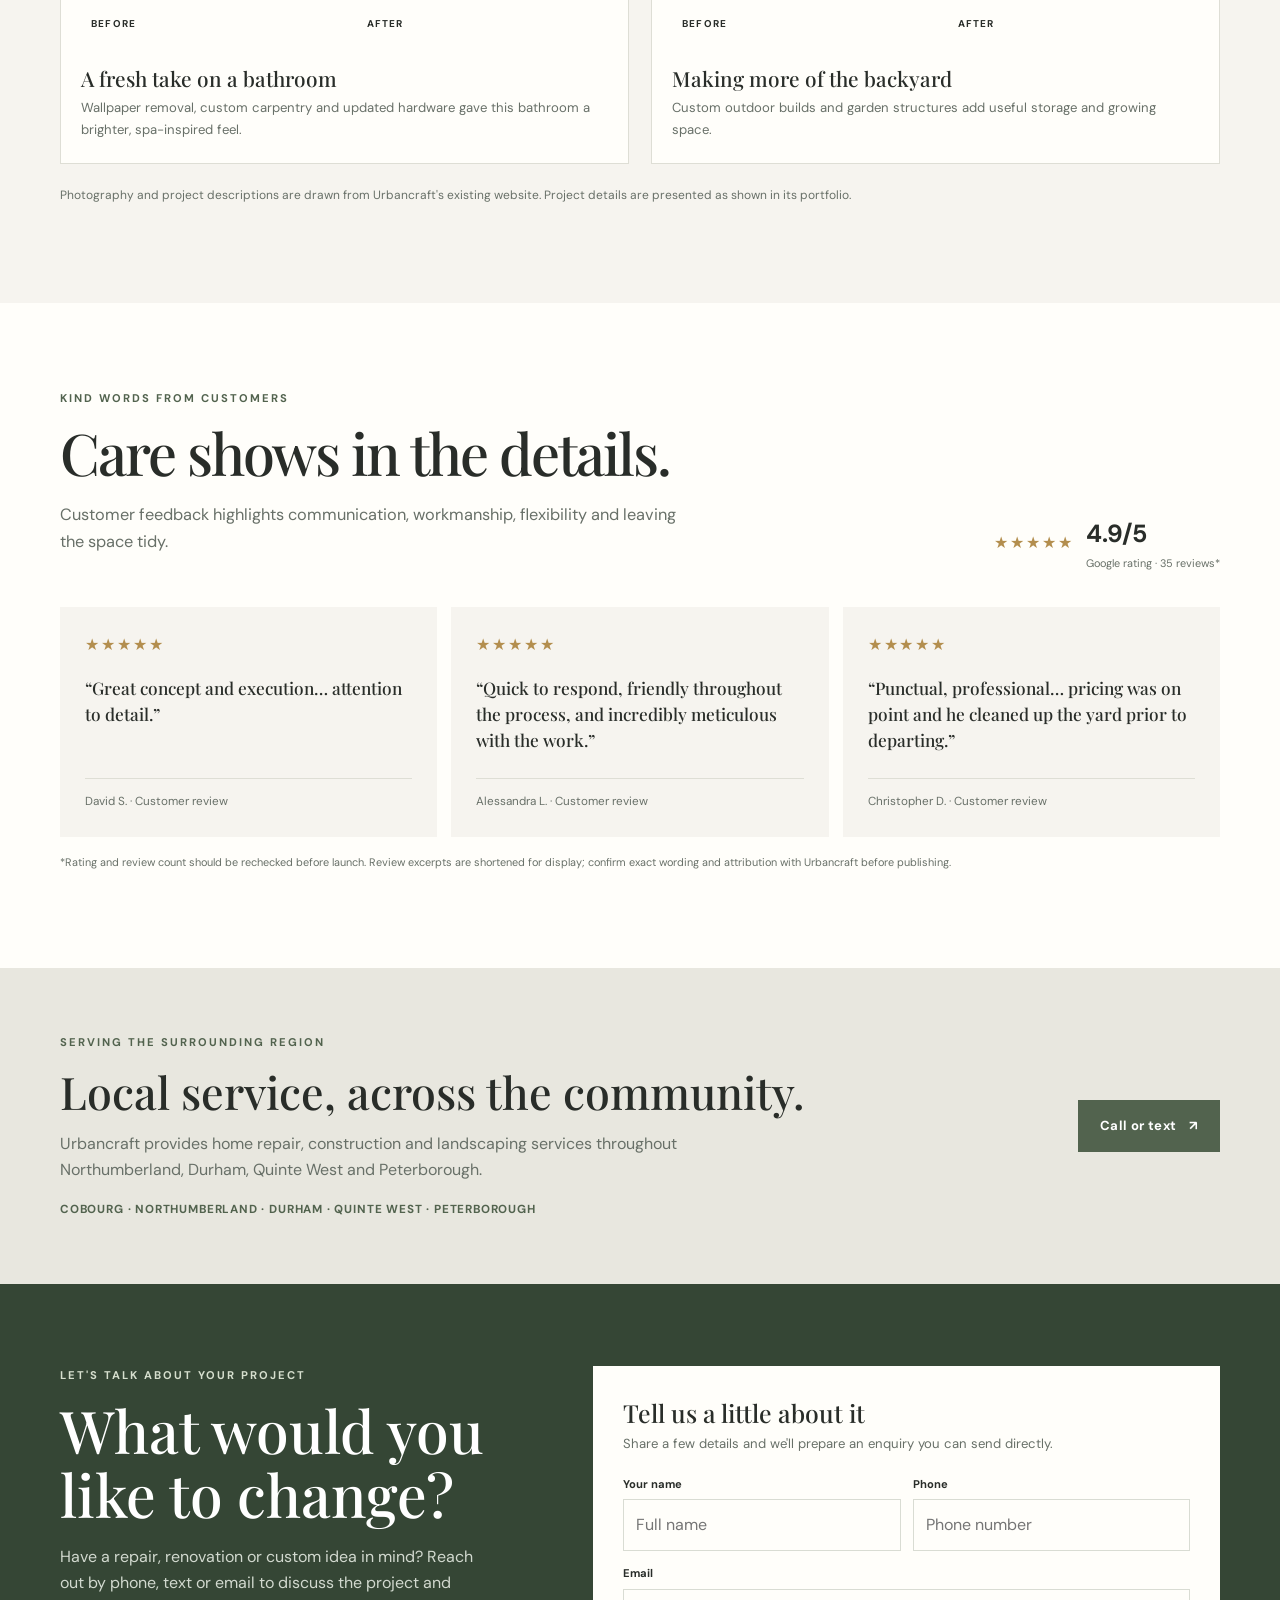
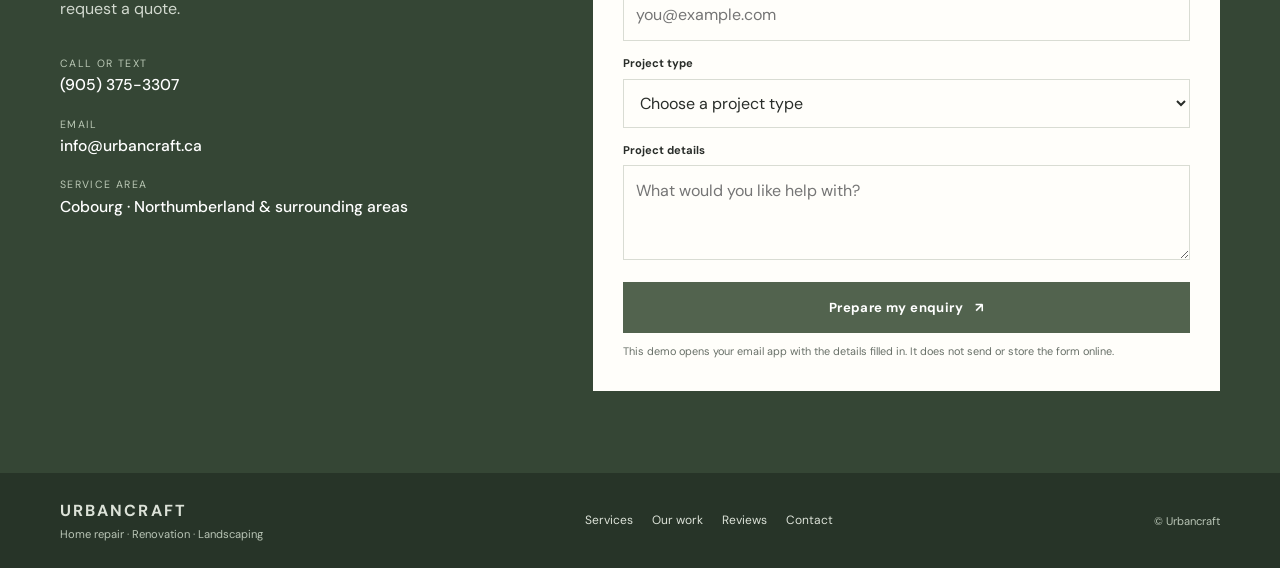
==== commit 37880857: "Updated logo" ====
--- a/index.html
+++ b/index.html
@@ -24,7 +24,7 @@
     <header>
       <div class="wrap nav">
         <a class="brand" href="#top" aria-label="Urbancraft home">
-          <span class="brand-mark">u.</span>
+          <img class="brand-logo" src="assets/Geometric White Monogram on Black.png" alt="Urbancraft logo">
           <span>
             <span class="brand-name">URBANCRAFT</span>
             <span class="brand-tag">HOME REPAIR · RENOVATION · LANDSCAPING</span>
--- a/css/styles.css
+++ b/css/styles.css
@@ -133,15 +133,13 @@
   gap: 11px;
 }
 
-.brand-mark {
-  display: grid;
-  width: 39px;
-  height: 39px;
-  place-items: center;
-  border: 1px solid var(--green);
-  border-radius: 50%;
-  color: var(--green);
-  font: italic 1.2rem var(--serif);
+.brand-logo {
+  background: var(--green);
+  padding: 4px;
+  width: 48px;
+  height: 48px;
+  border-radius: 4px;
+  object-fit: cover;
 }
 
 .brand-name {
